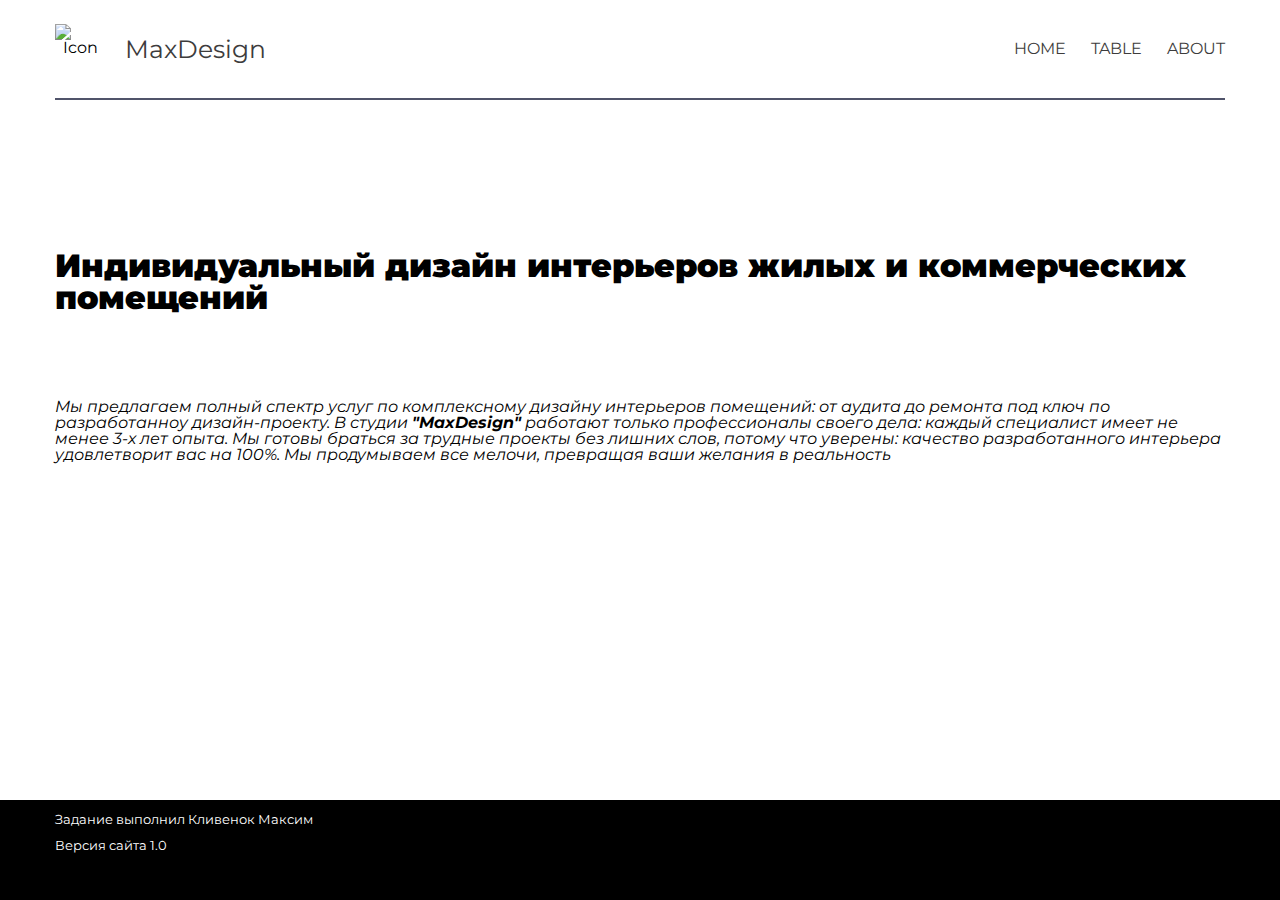
==== index.html @ 356c0e7b "new site" ====
<!DOCTYPE html>
<html lang="en">

<head>
    <meta charset="UTF-8">
    <meta http-equiv="X-UA-Compatible" content="IE=edge">
    <meta name="viewport" content="width=device-width, initial-scale=1.0">
    <!-- connecting fonts -->
    <link rel="preconnect" href="https://fonts.googleapis.com">
    <link rel="preconnect" href="https://fonts.gstatic.com" crossorigin>
    <link href="https://fonts.googleapis.com/css2?family=Montserrat:ital,wght@0,400;0,700;1,400;1,700&display=swap" rel="stylesheet">
    <link rel="stylesheet" href="style.css">
    <title>Home</title>
</head>

<body>
    <header class="header">
        <!-- Container (width 1170px) -->
        <div class="container">
            <div class="header__inner">
                <!-- Logo -->
                <div class="logo">
                    <img class="logo__icon" src="images/design.png" alt="Icon">
                    <a class="logo__text" href="index.html">MaxDesign</a>
                </div>
                <!-- Navigation menu -->
                <nav class="nav">
                    <a class="nav__link" href="index.html">HOME</a>
                    <a class="nav__link" href="Table/table.html">TABLE</a>
                    <a class="nav__link" href="About/about.html">ABOUT</a>
                </nav>
            </div>
        </div>
    </header>
    <main>
        <!-- Content -->
        <div class="intro">
            <div class="container">
                <div>
                    <h1>
                        <b> Индивидуальный дизайн интерьеров жилых и коммерческих помещений</b></h1>
                    <p>
                        <br>
                        <br>
                        <br>
                        <br>
                        <em>Мы предлагаем полный спектр услуг по комплексному дизайну интерьеров помещений: от аудита до ремонта под ключ по разработанноу дизайн-проекту. В студии <b>"MaxDesign"</b> работают только профессионалы своего дела: каждый специалист имеет не менее 3-х лет опыта. Мы готовы браться за трудные проекты без лишних слов, потому что уверены: качество разработанного интерьера удовлетворит вас на 100%. Мы продумываем все мелочи, превращая ваши желания в реальность</em>
                    </p>
                </div>
            </div>
        </div>
    </main>
    <!-- Footer -->
    <footer class="footer">
        <div class="container">
            <div class="footer__inner">
                <p id="dateFolder"></p>
                <p>Задание выполнил Кливенок Максим</p>
                <p>Версия сайта 1.0</p>
            </div>
        </div>
    </footer>
    <script src="js/script.js"></script>
</body>

</html>
---- style.css ----
/* Zeroing */

a:active,
a:hover,
a {
    text-decoration: none;
    color: rgb(61, 60, 60);
}

*,
*::after,
*::before {
    box-sizing: border-box;
}

body,
html {
    font-weight: 100%;
    line-height: 1;
    font-size: 16px;
    color: black;
    font-family: Montserrat;
    margin: 0;
    height: 100%;
}

body {
    background: url(images/мебель\ комната\ гардероб\ интерьер\ справочная\ информация.jpg);
    display: flex;
    /* To press the footer to the bottom of the page */
    flex-direction: column;
}


/* Create container for content */

.container {
    width: 100%;
    max-width: 1170px;
    margin: 0 auto;
}


/* Styling header */

.header {
    z-index: 1000;
    width: 100%;
    height: 100px;
}

.header__inner {
    display: flex;
    justify-content: space-between;
    padding: 20px 0;
    border-bottom: 2px solid #50546a;
    text-align: center;
    height: 100px;
}


/* styling logo */

.logo {
    display: flex;
    align-items: center;
}

.logo__icon {
    width: 50px;
    height: 50px;
    margin-right: 20px;
}

.logo__text {
    font-size: 25px;
}


/*Styling Menu */

.nav {
    display: flex;
    align-items: center;
}

.nav__link {
    font-size: 16px;
    font-weight: 400;
    padding-right: 25px;
}

.nav__link:last-child {
    padding-right: 0;
}

.nav__link:hover {
    text-decoration: underline;
}


/*Styling content */

main {
    flex: 1 1 auto;
    /* To press the footer to the bottom of the page */
}

.intro {
    margin-top: 150px;
    background: url(../images/home/cover3.jpg);
    background-repeat: no-repeat;
    background-size: cover;
    height: 150px;
}


/*Styling footer */

.footer {
    height: 100px;
    background: #000;
}

.footer__inner {
    color: #fff;
    font-size: 13px;
}
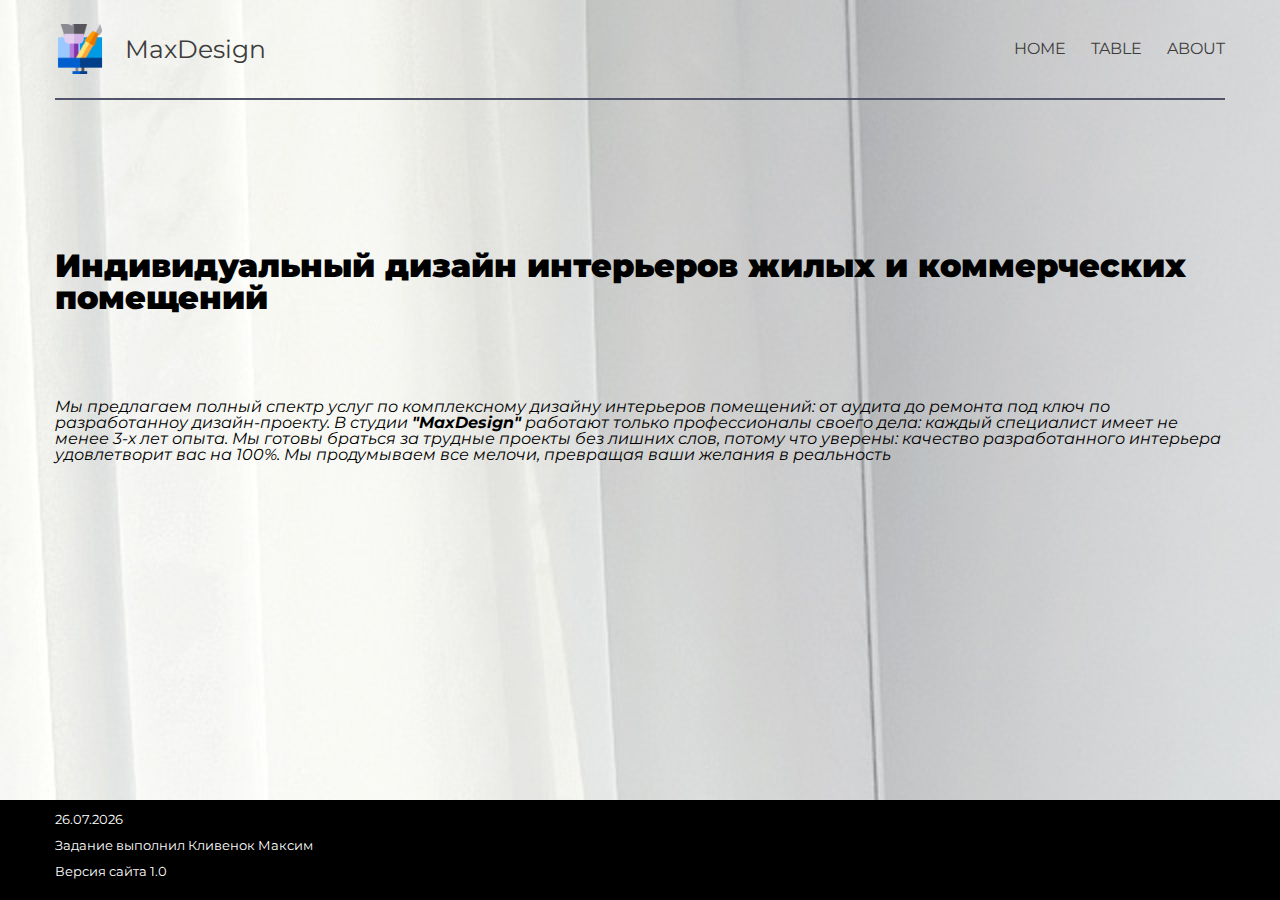
==== commit fc438d68: "Added semantic markup based on scheme.org" ====
--- a/index.html
+++ b/index.html
@@ -1,66 +1,80 @@
-<!DOCTYPE html>
-<html lang="en">
-
-<head>
-    <meta charset="UTF-8">
-    <meta http-equiv="X-UA-Compatible" content="IE=edge">
-    <meta name="viewport" content="width=device-width, initial-scale=1.0">
-    <!-- connecting fonts -->
-    <link rel="preconnect" href="https://fonts.googleapis.com">
-    <link rel="preconnect" href="https://fonts.gstatic.com" crossorigin>
-    <link href="https://fonts.googleapis.com/css2?family=Montserrat:ital,wght@0,400;0,700;1,400;1,700&display=swap" rel="stylesheet">
-    <link rel="stylesheet" href="style.css">
-    <title>Home</title>
-</head>
-
-<body>
-    <header class="header">
-        <!-- Container (width 1170px) -->
-        <div class="container">
-            <div class="header__inner">
-                <!-- Logo -->
-                <div class="logo">
-                    <img class="logo__icon" src="images/design.png" alt="Icon">
-                    <a class="logo__text" href="index.html">MaxDesign</a>
-                </div>
-                <!-- Navigation menu -->
-                <nav class="nav">
-                    <a class="nav__link" href="index.html">HOME</a>
-                    <a class="nav__link" href="Table/table.html">TABLE</a>
-                    <a class="nav__link" href="About/about.html">ABOUT</a>
-                </nav>
-            </div>
-        </div>
-    </header>
-    <main>
-        <!-- Content -->
-        <div class="intro">
-            <div class="container">
-                <div>
-                    <h1>
-                        <b> Индивидуальный дизайн интерьеров жилых и коммерческих помещений</b></h1>
-                    <p>
-                        <br>
-                        <br>
-                        <br>
-                        <br>
-                        <em>Мы предлагаем полный спектр услуг по комплексному дизайну интерьеров помещений: от аудита до ремонта под ключ по разработанноу дизайн-проекту. В студии <b>"MaxDesign"</b> работают только профессионалы своего дела: каждый специалист имеет не менее 3-х лет опыта. Мы готовы браться за трудные проекты без лишних слов, потому что уверены: качество разработанного интерьера удовлетворит вас на 100%. Мы продумываем все мелочи, превращая ваши желания в реальность</em>
-                    </p>
-                </div>
-            </div>
-        </div>
-    </main>
-    <!-- Footer -->
-    <footer class="footer">
-        <div class="container">
-            <div class="footer__inner">
-                <p id="dateFolder"></p>
-                <p>Задание выполнил Кливенок Максим</p>
-                <p>Версия сайта 1.0</p>
-            </div>
-        </div>
-    </footer>
-    <script src="js/script.js"></script>
-</body>
-
+<!DOCTYPE html>
+<html lang="en">
+
+<head>
+    <meta charset="UTF-8">
+    <meta http-equiv="X-UA-Compatible" content="IE=edge">
+    <meta name="viewport" content="width=device-width, initial-scale=1.0">
+    <!-- connecting fonts -->
+    <link rel="preconnect" href="https://fonts.googleapis.com">
+    <link rel="preconnect" href="https://fonts.gstatic.com" crossorigin>
+    <link href="https://fonts.googleapis.com/css2?family=Montserrat:ital,wght@0,400;0,700;1,400;1,700&display=swap" rel="stylesheet">
+    <link rel="stylesheet" href="style.css">
+    <title>Home</title>
+</head>
+
+<body>
+    <header class="header">
+        <!-- Container (width 1170px) -->
+        <div class="container">
+            <div class="header__inner">
+                <!-- Logo -->
+                <div class="logo">
+                    <img class="logo__icon" src="images/design.png" alt="Icon">
+                    <a class="logo__text" href="index.html">MaxDesign</a>
+                </div>
+                <!-- Navigation menu -->
+                <nav class="nav">
+                    <a class="nav__link" href="index.html">HOME</a>
+                    <a class="nav__link" href="Table/table.html">TABLE</a>
+                    <a class="nav__link" href="About/about.html">ABOUT</a>
+                </nav>
+            </div>
+        </div>
+    </header>
+    <main>
+        <!-- Content -->
+        <div class="intro">
+            <div class="container">
+                <!-- Wrapping a description of a specific type into a container with a markup schema -->
+                <div itemscope itemtype="https://schema.org/Organization">
+                    <h1>
+                        <!-- Markup of individual properties with an indication of a specific schema property -->
+                        <span itemprop="description"><b> Индивидуальный дизайн интерьеров жилых и коммерческих помещений</b></span>
+                    </h1>
+                    <p>
+                        <br>
+                        <br>
+                        <br>
+                        <br>
+                        <span itemprop="description"><em>Мы предлагаем полный спектр услуг по комплексному дизайну интерьеров помещений: от аудита до ремонта под ключ по разработанноу дизайн-проекту. В студии <span itemprop="name" ><b>"MaxDesign"</b> </span>работают
+                        только профессионалы своего дела: каждый специалист имеет не менее 3-х лет опыта. Мы готовы браться за трудные проекты без лишних слов, потому что уверены: качество разработанного интерьера удовлетворит вас на 100%. Мы продумываем
+                        все мелочи, превращая ваши желания в реальность</em>
+                        </span>
+                    </p>
+                </div>
+            </div>
+        </div>
+    </main>
+    <!-- Footer -->
+    <footer class="footer">
+        <div class="container">
+            <div class="footer__inner">
+                <p id="dateFolder"></p>
+                <p>Задание выполнил
+                    <!-- Wrapping a description of a specific type into a container with a markup schema -->
+                    <span itemscope itemtype="https://schema.org/Person">
+                        <!-- Markup of individual properties with an indication of a specific schema property -->
+                        <span itemprop="familyName"> Кливенок</span>
+                    <span itemprop="givenName">Максим</span>
+
+                    </span>
+                </p>
+                <p>Версия сайта 1.0</p>
+            </div>
+        </div>
+    </footer>
+    <script src="js/script.js"></script>
+</body>
+
 </html>--- a/style.css
+++ b/style.css
@@ -1,128 +1,128 @@
-/* Zeroing */
-
-a:active,
-a:hover,
-a {
-    text-decoration: none;
-    color: rgb(61, 60, 60);
-}
-
-*,
-*::after,
-*::before {
-    box-sizing: border-box;
-}
-
-body,
-html {
-    font-weight: 100%;
-    line-height: 1;
-    font-size: 16px;
-    color: black;
-    font-family: Montserrat;
-    margin: 0;
-    height: 100%;
-}
-
-body {
-    background: url(images/мебель\ комната\ гардероб\ интерьер\ справочная\ информация.jpg);
-    display: flex;
-    /* To press the footer to the bottom of the page */
-    flex-direction: column;
-}
-
-
-/* Create container for content */
-
-.container {
-    width: 100%;
-    max-width: 1170px;
-    margin: 0 auto;
-}
-
-
-/* Styling header */
-
-.header {
-    z-index: 1000;
-    width: 100%;
-    height: 100px;
-}
-
-.header__inner {
-    display: flex;
-    justify-content: space-between;
-    padding: 20px 0;
-    border-bottom: 2px solid #50546a;
-    text-align: center;
-    height: 100px;
-}
-
-
-/* styling logo */
-
-.logo {
-    display: flex;
-    align-items: center;
-}
-
-.logo__icon {
-    width: 50px;
-    height: 50px;
-    margin-right: 20px;
-}
-
-.logo__text {
-    font-size: 25px;
-}
-
-
-/*Styling Menu */
-
-.nav {
-    display: flex;
-    align-items: center;
-}
-
-.nav__link {
-    font-size: 16px;
-    font-weight: 400;
-    padding-right: 25px;
-}
-
-.nav__link:last-child {
-    padding-right: 0;
-}
-
-.nav__link:hover {
-    text-decoration: underline;
-}
-
-
-/*Styling content */
-
-main {
-    flex: 1 1 auto;
-    /* To press the footer to the bottom of the page */
-}
-
-.intro {
-    margin-top: 150px;
-    background: url(../images/home/cover3.jpg);
-    background-repeat: no-repeat;
-    background-size: cover;
-    height: 150px;
-}
-
-
-/*Styling footer */
-
-.footer {
-    height: 100px;
-    background: #000;
-}
-
-.footer__inner {
-    color: #fff;
-    font-size: 13px;
+/* Zeroing */
+
+a:active,
+a:hover,
+a {
+    text-decoration: none;
+    color: rgb(61, 60, 60);
+}
+
+*,
+*::after,
+*::before {
+    box-sizing: border-box;
+}
+
+body,
+html {
+    font-weight: 100%;
+    line-height: 1;
+    font-size: 16px;
+    color: black;
+    font-family: Montserrat;
+    margin: 0;
+    height: 100%;
+}
+
+body {
+    background: url(images/мебель\ комната\ гардероб\ интерьер\ справочная\ информация.jpg);
+    display: flex;
+    /* To press the footer to the bottom of the page */
+    flex-direction: column;
+}
+
+
+/* Create container for content */
+
+.container {
+    width: 100%;
+    max-width: 1170px;
+    margin: 0 auto;
+}
+
+
+/* Styling header */
+
+.header {
+    z-index: 1000;
+    width: 100%;
+    height: 100px;
+}
+
+.header__inner {
+    display: flex;
+    justify-content: space-between;
+    padding: 20px 0;
+    border-bottom: 2px solid #50546a;
+    text-align: center;
+    height: 100px;
+}
+
+
+/* styling logo */
+
+.logo {
+    display: flex;
+    align-items: center;
+}
+
+.logo__icon {
+    width: 50px;
+    height: 50px;
+    margin-right: 20px;
+}
+
+.logo__text {
+    font-size: 25px;
+}
+
+
+/*Styling Menu */
+
+.nav {
+    display: flex;
+    align-items: center;
+}
+
+.nav__link {
+    font-size: 16px;
+    font-weight: 400;
+    padding-right: 25px;
+}
+
+.nav__link:last-child {
+    padding-right: 0;
+}
+
+.nav__link:hover {
+    text-decoration: underline;
+}
+
+
+/*Styling content */
+
+main {
+    flex: 1 1 auto;
+    /* To press the footer to the bottom of the page */
+}
+
+.intro {
+    margin-top: 150px;
+    background: url(../images/home/cover3.jpg);
+    background-repeat: no-repeat;
+    background-size: cover;
+    height: 150px;
+}
+
+
+/*Styling footer */
+
+.footer {
+    height: 100px;
+    background: #000;
+}
+
+.footer__inner {
+    color: #fff;
+    font-size: 13px;
 }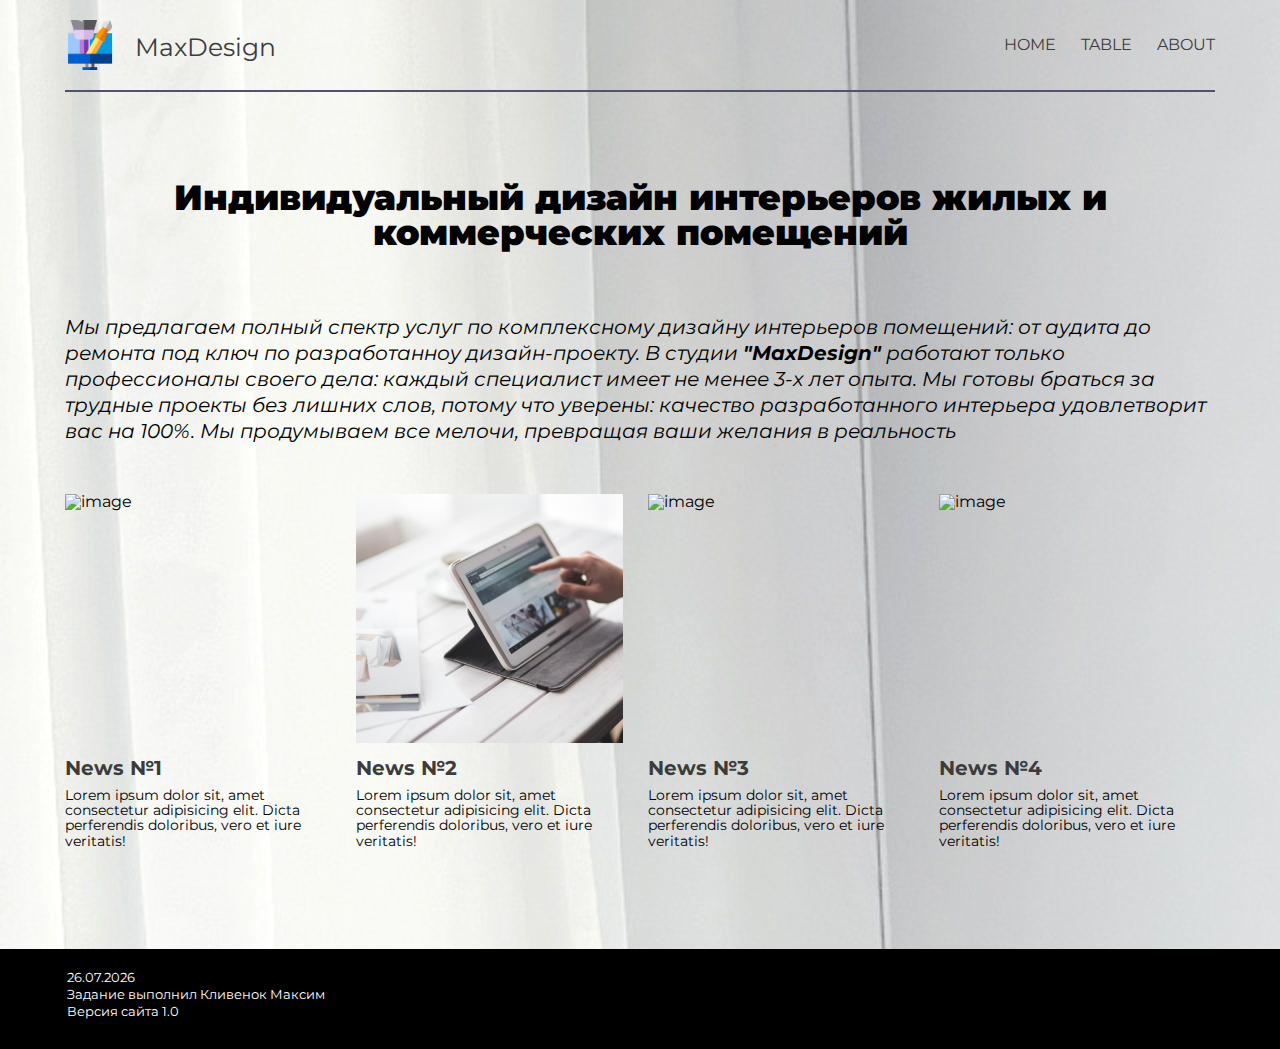
==== commit 73a73bdf: "Completed 3 task" ====
--- a/index.html
+++ b/index.html
@@ -14,9 +14,11 @@
 </head>
 
 <body>
+
     <header class="header">
-        <!-- Container (width 1170px) -->
         <div class="container">
+            <!-- Container (width 1170px) -->
+
             <div class="header__inner">
                 <!-- Logo -->
                 <div class="logo">
@@ -29,45 +31,102 @@
                     <a class="nav__link" href="Table/table.html">TABLE</a>
                     <a class="nav__link" href="About/about.html">ABOUT</a>
                 </nav>
+                <div class="burger">
+                    <span class="burger__item">Burger</span>
+                </div>
             </div>
         </div>
     </header>
+
     <main>
-        <!-- Content -->
-        <div class="intro">
-            <div class="container">
+        <div class="container">
+            <!-- Content -->
+            <section class="intro">
+
                 <!-- Wrapping a description of a specific type into a container with a markup schema -->
-                <div itemscope itemtype="https://schema.org/Organization">
+                <div class="vcard" itemscope itemtype="https://schema.org/Organization">
                     <h1>
                         <!-- Markup of individual properties with an indication of a specific schema property -->
-                        <span itemprop="description"><b> Индивидуальный дизайн интерьеров жилых и коммерческих помещений</b></span>
+                        <span itemprop="description"><b> Индивидуальный <span class="category">дизайн</span> интерьеров жилых и коммерческих помещений</b>
+                        </span>
                     </h1>
                     <p>
                         <br>
                         <br>
                         <br>
                         <br>
-                        <span itemprop="description"><em>Мы предлагаем полный спектр услуг по комплексному дизайну интерьеров помещений: от аудита до ремонта под ключ по разработанноу дизайн-проекту. В студии <span itemprop="name" ><b>"MaxDesign"</b> </span>работают
+                        <span class="description" itemprop="description"><em>Мы предлагаем полный спектр услуг по комплексному дизайну интерьеров помещений: от аудита до ремонта под ключ по разработанноу дизайн-проекту. В студии <span class="fn org" itemprop="name" ><b>"MaxDesign"</b> </span>работают
                         только профессионалы своего дела: каждый специалист имеет не менее 3-х лет опыта. Мы готовы браться за трудные проекты без лишних слов, потому что уверены: качество разработанного интерьера удовлетворит вас на 100%. Мы продумываем
                         все мелочи, превращая ваши желания в реальность</em>
                         </span>
                     </p>
                 </div>
-            </div>
+
+
+            </section>
+            <section class="news__panel">
+
+                <div class="news__item">
+                    <div class="news__item__image"><img src="images/image1.jpg" alt="image"></div>
+
+                    <a href="#">
+                        <h4 class="news__item__title">News №1</h4>
+                    </a>
+                    <div class="news__item__content">
+                        Lorem ipsum dolor sit, amet consectetur adipisicing elit. Dicta perferendis doloribus, vero et iure veritatis!
+                    </div>
+                </div>
+                <div class="news__item">
+                    <div class="news__item__image"><img src="images/image2.jpg" alt="image"></div>
+
+                    <a href="#">
+                        <h4 class="news__item__title">News №2</h4>
+                    </a>
+                    <div class="news__item__content">
+                        Lorem ipsum dolor sit, amet consectetur adipisicing elit. Dicta perferendis doloribus, vero et iure veritatis!
+                    </div>
+                </div>
+                <div class="news__item">
+                    <div class="news__item__image"><img src="images/image3.jpg" alt="image"></div>
+
+                    <a href="#">
+                        <h4 class="news__item__title">News №3</h4>
+                    </a>
+                    <div class="news__item__content">
+                        Lorem ipsum dolor sit, amet consectetur adipisicing elit. Dicta perferendis doloribus, vero et iure veritatis!
+                    </div>
+
+
+                </div>
+                <div class="news__item">
+                    <div class="news__item__image"><img src="images/image4.jpg" alt="image"></div>
+
+                    <a href="#">
+                        <h4 class="news__item__title">News №4</h4>
+                    </a>
+                    <div class="news__item__content">
+                        Lorem ipsum dolor sit, amet consectetur adipisicing elit. Dicta perferendis doloribus, vero et iure veritatis!
+                    </div>
+
+
+                </div>
+            </section>
+
+
+
         </div>
     </main>
     <!-- Footer -->
     <footer class="footer">
         <div class="container">
             <div class="footer__inner">
-                <p id="dateFolder"></p>
+                <time><p id="dateFolder"></p></time>
                 <p>Задание выполнил
                     <!-- Wrapping a description of a specific type into a container with a markup schema -->
-                    <span itemscope itemtype="https://schema.org/Person">
+                    <span class="vcard" itemscope itemtype="https://schema.org/Person">
                         <!-- Markup of individual properties with an indication of a specific schema property -->
-                        <span itemprop="familyName"> Кливенок</span>
-                    <span itemprop="givenName">Максим</span>
-
+                    <span class="fn family-name" itemprop="familyName"> Кливенок</span>
+                    <span class="fn given-name" itemprop="givenName">Максим</span>
                     </span>
                 </p>
                 <p>Версия сайта 1.0</p>
--- a/style.css
+++ b/style.css
@@ -1,128 +1,504 @@
-/* Zeroing */
-
-a:active,
-a:hover,
-a {
-    text-decoration: none;
-    color: rgb(61, 60, 60);
-}
-
-*,
-*::after,
-*::before {
-    box-sizing: border-box;
-}
-
-body,
-html {
-    font-weight: 100%;
-    line-height: 1;
-    font-size: 16px;
-    color: black;
-    font-family: Montserrat;
-    margin: 0;
-    height: 100%;
-}
-
-body {
-    background: url(images/мебель\ комната\ гардероб\ интерьер\ справочная\ информация.jpg);
-    display: flex;
-    /* To press the footer to the bottom of the page */
-    flex-direction: column;
-}
-
-
-/* Create container for content */
-
-.container {
-    width: 100%;
-    max-width: 1170px;
-    margin: 0 auto;
-}
-
-
-/* Styling header */
-
-.header {
-    z-index: 1000;
-    width: 100%;
-    height: 100px;
-}
-
-.header__inner {
-    display: flex;
-    justify-content: space-between;
-    padding: 20px 0;
-    border-bottom: 2px solid #50546a;
-    text-align: center;
-    height: 100px;
-}
-
-
-/* styling logo */
-
-.logo {
-    display: flex;
+        /* Zeroing */
+        
+        a:active,
+        a {
+            text-decoration: none;
+            color: rgb(61, 60, 60);
+        }
+        
+        *,
+        *::after,
+        *::before {
+            box-sizing: border-box;
+            margin: 0;
+            padding: 0;
+            bottom: 0;
+        }
+        
+        a:hover {
+            text-decoration: underline;
+        }
+        
+        html,
+        body {
+            line-height: 1;
+            font-size: 16px;
+            color: #000;
+            font-family: Montserrat;
+        }
+        
+        html {
+            height: 100%;
+        }
+        
+        body {
+            min-height: 100%;
+            background: url(images/мебель\ комната\ гардероб\ интерьер\ справочная\ информация.jpg);
+            display: grid;
+            grid-template-columns: 1fr;
+            grid-template-rows: 1fr 100px;
+            grid-template-areas: "main" "footer";
+        }
+        /* Create container for content */
+        
+        .container {
+            width: 100%;
+            max-width: 1170px;
+            margin: 0 auto;
+            padding: 0 10px;
+        }
+        
+        main {
+            /* Relative positioning applied */
+            position: relative;
+            margin: 180px auto 50px;
+            grid-area: main;
+            float: none;
+        }
+        /* Styling header */
+        
+        .header {
+            /* Fixed positioning applied */
+            /* Completed point 5 of the task */
+            position: fixed;
+            left: 0;
+            top: 0;
+            z-index: 1000;
+            width: 100%;
+            height: 100px;
+            background: inherit;
+            grid-area: header;
+        }
+        
+        .header__inner {
+            display: flex;
+            justify-content: space-between;
+            padding: 20px 0;
+            text-align: center;
+            border-bottom: 2px solid #50546a;
+        }
+        /* styling logo */
+        /* .logo {
     align-items: center;
-}
-
-.logo__icon {
-    width: 50px;
-    height: 50px;
-    margin-right: 20px;
-}
-
-.logo__text {
-    font-size: 25px;
-}
-
-
-/*Styling Menu */
-
-.nav {
-    display: flex;
-    align-items: center;
-}
-
-.nav__link {
-    font-size: 16px;
-    font-weight: 400;
-    padding-right: 25px;
-}
-
-.nav__link:last-child {
-    padding-right: 0;
-}
-
-.nav__link:hover {
-    text-decoration: underline;
-}
-
-
-/*Styling content */
-
-main {
-    flex: 1 1 auto;
-    /* To press the footer to the bottom of the page */
-}
-
-.intro {
-    margin-top: 150px;
-    background: url(../images/home/cover3.jpg);
-    background-repeat: no-repeat;
-    background-size: cover;
-    height: 150px;
-}
-
-
-/*Styling footer */
-
-.footer {
-    height: 100px;
-    background: #000;
-}
-
-.footer__inner {
-    color: #fff;
-    font-size: 13px;
-}+} */
+        
+        .logo__icon {
+            float: left;
+            width: 50px;
+            height: 50px;
+            margin-right: 20px;
+        }
+        
+        .logo__text {
+            /*absolute positioning applied */
+            position: absolute;
+            top: 35px;
+            font-size: 25px;
+        }
+        /*Styling Menu */
+        
+        .nav {
+            display: flex;
+            align-items: center;
+        }
+        
+        .nav__link {
+            font-size: 16px;
+            font-weight: 400;
+            padding-right: 25px;
+        }
+        
+        .nav__link:last-child {
+            padding-right: 0;
+        }
+        
+        .burger {
+            display: none;
+        }
+        /*Styling 1-st page */
+        
+        section {
+            margin-bottom: 50px;
+        }
+        
+        .description {
+            font-size: 20px;
+            line-height: 1.3;
+        }
+        
+        .vcard h1 {
+            text-align: center;
+            font-size: 35px;
+        }
+        
+        .news__panel {
+            display: grid;
+            grid-gap: 15px;
+            grid-template-columns: repeat(auto-fit, minmax(250px, 1fr));
+            grid-template-rows: 1fr;
+        }
+        
+        .news__item {
+            display: grid;
+            grid-gap: 5px;
+            grid-template-columns: 1fr;
+            grid-template-rows: auto 1fr minmax(40px, auto);
+            grid-auto-flow: row;
+        }
+        
+        .news__item:last-child {
+            margin-right: 0;
+        }
+        
+        .news__item__image {
+            margin-right: 10px;
+            margin-bottom: 10px;
+            position: relative;
+            padding: 0px 0px 90% 0px;
+        }
+        
+        .news__item__image:last-child {
+            margin-right: 0px;
+        }
+        
+        .news__item__image img {
+            width: 100%;
+            height: 100%;
+            object-fit: cover;
+            position: absolute;
+            top: 0;
+            left: 0;
+        }
+        
+        .news__item__title {
+            font-size: 20px;
+        }
+        
+        .news__item__content {
+            font-size: 14px;
+            margin-top: 5px;
+            line-height: 1.1;
+        }
+        /*Styling 2-nd page */
+        /* first table style */
+        
+        .table1 {
+            margin: 0 auto;
+            text-align: center;
+            background: #ece9e0;
+            color: #656665;
+            border: 16px solid #ece9e0;
+            border-collapse: separate;
+            border-spacing: 5px;
+            border-radius: 20px;
+        }
+        
+        .table1 th {
+            font-size: 23px;
+            padding: 15px;
+        }
+        
+        .table1 td {
+            background: #f5d7bf;
+            padding: 15px;
+            border-radius: 5px;
+        }
+        /* second table style */
+        
+        .table2 {
+            margin: 0 auto;
+            text-align: center;
+            background: #FFB573;
+            color: #656665;
+            border: 16px solid #FFB573;
+            border-collapse: separate;
+            border-spacing: 5px;
+            border-radius: 20px;
+        }
+        
+        .table2 th {
+            font-size: 23px;
+            padding: 15px;
+        }
+        
+        .table2 td {
+            background: #5EC4CD;
+            padding: 15px;
+            border-radius: 5px;
+        }
+        /* third table style */
+        
+        .table3 {
+            margin: 0 auto;
+            text-align: center;
+            background: #67E667;
+            color: #656665;
+            border: 16px solid #67E667;
+            border-collapse: separate;
+            border-spacing: 5px;
+            border-radius: 20px;
+        }
+        
+        .table3 th {
+            font-size: 23px;
+            padding: 15px;
+        }
+        
+        .table3 td {
+            background: #FF7373;
+            padding: 15px;
+            border-radius: 5px;
+        }
+        
+        .radio__buttons {
+            display: flex;
+            flex-direction: row;
+            justify-content: space-around;
+            align-items: center;
+        }
+        
+        .radio__btn__container {
+            display: flex;
+            flex-direction: row;
+            justify-content: center;
+            text-align: center;
+        }
+        
+        .radio__btn__text {
+            margin: auto 5px;
+        }
+        /* Styling radio buttons */
+        
+        .style__form {
+            margin: 50px auto 0;
+            text-align: center;
+        }
+        
+        .style__form h2 {
+            font-size: 30px;
+            margin-bottom: 30px;
+        }
+        
+        .style__form span {
+            margin: 0 20px;
+        }
+        
+        .style__form input {
+            width: 20px;
+            height: 20px;
+        }
+        /* Styling about page */
+        
+        .info {
+            /*Sticky positioning applied */
+            position: sticky;
+            top: 110px;
+            margin: 0 auto 90px;
+            text-align: center;
+        }
+        
+        .info a {
+            color: black;
+            text-align: left;
+            font-size: 18px;
+            padding: 20px;
+        }
+        
+        .social {
+            margin-top: 20px;
+        }
+        /* Styling the feedback form  */
+        
+        .form {
+            max-width: 500px;
+            margin: 0 auto 100px;
+            color: #000;
+            padding: 20px 20px;
+            background: #5E6373;
+            border-radius: 10px;
+        }
+        
+        .form__item {
+            margin-bottom: 20px;
+        }
+        
+        .form__label {
+            display: block;
+            margin-bottom: 10px;
+        }
+        
+        .form__input {
+            height: 30px;
+            padding: 0 10px;
+            border-radius: 5px;
+            width: 100%;
+        }
+        
+        textarea.form__input {
+            min-height: 60px;
+            padding: 10px;
+        }
+        
+        .form__button {
+            text-align: center;
+            text-decoration: none;
+            margin: 0 auto;
+            border: solid 1px transparent;
+            border-radius: 9px;
+            color: #ffffff;
+            background-color: #9555af;
+            padding: 10px;
+            font-size: 16px;
+        }
+        
+        .form__button:hover {
+            background-color: #9037b3;
+        }
+        /*Styling footer */
+        
+        .footer {
+            float: inherit;
+            height: 100px;
+            background: #000;
+            width: 100%;
+            grid-area: footer;
+        }
+        
+        .footer__inner {
+            color: #fff;
+            font-size: 13px;
+            padding: 20px 0 20px;
+        }
+        
+        .footer__inner p {
+            padding: 2px;
+        }
+        /* Set the responsiveness of the site elements */
+        
+        @media (max-width: 1024px) {
+            /* Common part's of site */
+            main {
+                margin-top: 100px;
+            }
+            .header__inner {
+                height: 50px;
+            }
+            .logo__icon {
+                width: 20px;
+                height: 20px;
+                margin-right: 10px;
+            }
+            .logo__text {
+                font-size: 16px;
+                top: 22px;
+            }
+            .nav {
+                display: none;
+            }
+            /* Make burger menu */
+            .burger {
+                display: block;
+            }
+            .burger__item {
+                display: block;
+                width: 30px;
+                height: 3px;
+                background: #000;
+                font-size: 0;
+                position: relative;
+                color: transparent;
+            }
+            .burger__item:before,
+            .burger__item:after {
+                content: "";
+                width: 100%;
+                height: 100%;
+                position: absolute;
+                left: 0;
+                z-index: 1;
+                background-color: #000;
+            }
+            .burger__item:before {
+                top: -8px;
+            }
+            .burger__item:after {
+                bottom: -8px;
+            }
+            /* Home page */
+            .vcard h1 {
+                font-size: 20px;
+            }
+            .description {
+                font-size: 15px;
+                margin: 10px;
+            }
+            /* Footer */
+            .footer__inner {
+                color: #fff;
+                font-size: 10px;
+                padding: 20px 0 20px;
+                text-align: center;
+            }
+            /* 2-nd page  */
+            #table {
+                border-width: 10px;
+            }
+            #table th {
+                font-size: 15px;
+                padding: 8px;
+            }
+            #table td {
+                font-size: 15px;
+                padding: 8px;
+            }
+            .style__form {
+                margin-top: 40px;
+            }
+            .style__form h2 {
+                font-size: 20px;
+            }
+            .style__form input {
+                width: 15px;
+            }
+            .radio__btn__text {
+                font-size: 13px;
+                align-self: center;
+            }
+            /* 3-rd page */
+            .info {
+                margin-bottom: 60px;
+            }
+            .info h2 {
+                font-size: 1.3em
+            }
+            .info a {
+                font-size: 15px;
+            }
+        }
+        
+        @media (max-width: 414px) {
+            #table {
+                border-width: 5px;
+            }
+            #table th {
+                font-size: 8px;
+                padding: 4px;
+            }
+            #table td {
+                font-size: 8px;
+                padding: 4px;
+            }
+            .style__form {
+                margin-top: 30px;
+            }
+            .style__form h2 {
+                font-size: 15px;
+            }
+            .style__form input {
+                width: 10px;
+            }
+            .radio__btn__text {
+                font-size: 10px;
+                align-self: center;
+            }
+        }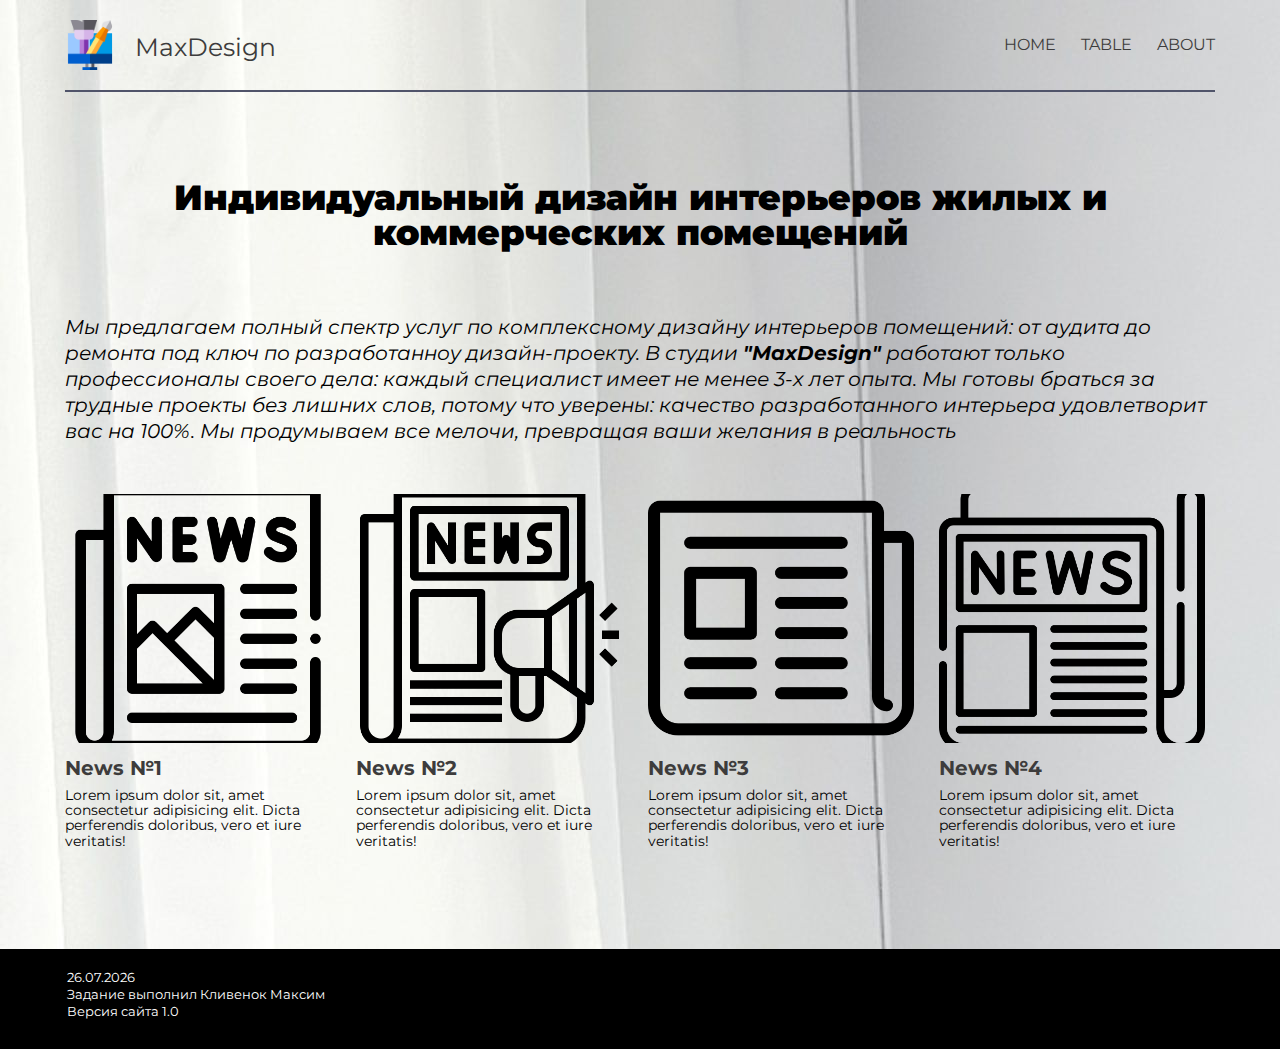
==== commit f01ee8a5: "completed 3-rd task(finalized)" ====
--- a/index.html
+++ b/index.html
@@ -67,7 +67,7 @@
             <section class="news__panel">
 
                 <div class="news__item">
-                    <div class="news__item__image"><img src="images/image1.jpg" alt="image"></div>
+                    <div class="news__item__image"><img src="images/news.png" alt="image"></div>
 
                     <a href="#">
                         <h4 class="news__item__title">News №1</h4>
@@ -77,7 +77,7 @@
                     </div>
                 </div>
                 <div class="news__item">
-                    <div class="news__item__image"><img src="images/image2.jpg" alt="image"></div>
+                    <div class="news__item__image"><img src="images/news (1).png" alt="image"></div>
 
                     <a href="#">
                         <h4 class="news__item__title">News №2</h4>
@@ -87,7 +87,7 @@
                     </div>
                 </div>
                 <div class="news__item">
-                    <div class="news__item__image"><img src="images/image3.jpg" alt="image"></div>
+                    <div class="news__item__image"><img src="images/newspaper-folded.png" alt="image"></div>
 
                     <a href="#">
                         <h4 class="news__item__title">News №3</h4>
@@ -99,7 +99,7 @@
 
                 </div>
                 <div class="news__item">
-                    <div class="news__item__image"><img src="images/image4.jpg" alt="image"></div>
+                    <div class="news__item__image"><img src="images/newspaper.png" alt="image"></div>
 
                     <a href="#">
                         <h4 class="news__item__title">News №4</h4>
--- a/style.css
+++ b/style.css
@@ -292,7 +292,7 @@
         .info {
             /*Sticky positioning applied */
             position: sticky;
-            top: 110px;
+            top: 100px;
             margin: 0 auto 90px;
             text-align: center;
         }
@@ -310,12 +310,17 @@
         /* Styling the feedback form  */
         
         .form {
+            position: sticky;
             max-width: 500px;
             margin: 0 auto 100px;
             color: #000;
             padding: 20px 20px;
             background: #5E6373;
             border-radius: 10px;
+        }
+        
+        form h2 {
+            text-align: center;
         }
         
         .form__item {
@@ -477,6 +482,25 @@
         }
         
         @media (max-width: 414px) {
+            /* Home page */
+            .vcard h1 {
+                font-size: 16px;
+            }
+            .description {
+                font-size: 12px;
+                margin: 7px;
+            }
+            .burger__item {
+                width: 20px;
+                height: 2px;
+            }
+            .burger__item:before {
+                top: -6px;
+            }
+            .burger__item:after {
+                bottom: -6px;
+            }
+            /* 2-nd page */
             #table {
                 border-width: 5px;
             }
@@ -501,4 +525,39 @@
                 font-size: 10px;
                 align-self: center;
             }
+            /* 3-rd page */
+            .info {
+                margin-bottom: 30px;
+            }
+            .info h2 {
+                font-size: 1em;
+            }
+            .social a {
+                font-size: 12px;
+            }
+            .form {
+                width: 350px;
+                margin-bottom: 50px;
+                padding: 15px;
+            }
+            .form h2 {
+                font-size: 1.2em;
+            }
+            .form__item {
+                margin-bottom: 10px;
+            }
+            .form__item label {
+                font-size: 13px;
+                margin-bottom: 5px;
+            }
+            .form__input {
+                height: 20px;
+            }
+            textarea.form__input {
+                min-height: 40px;
+            }
+            .form__button {
+                padding: 7px;
+                font-size: 10px;
+            }
         }